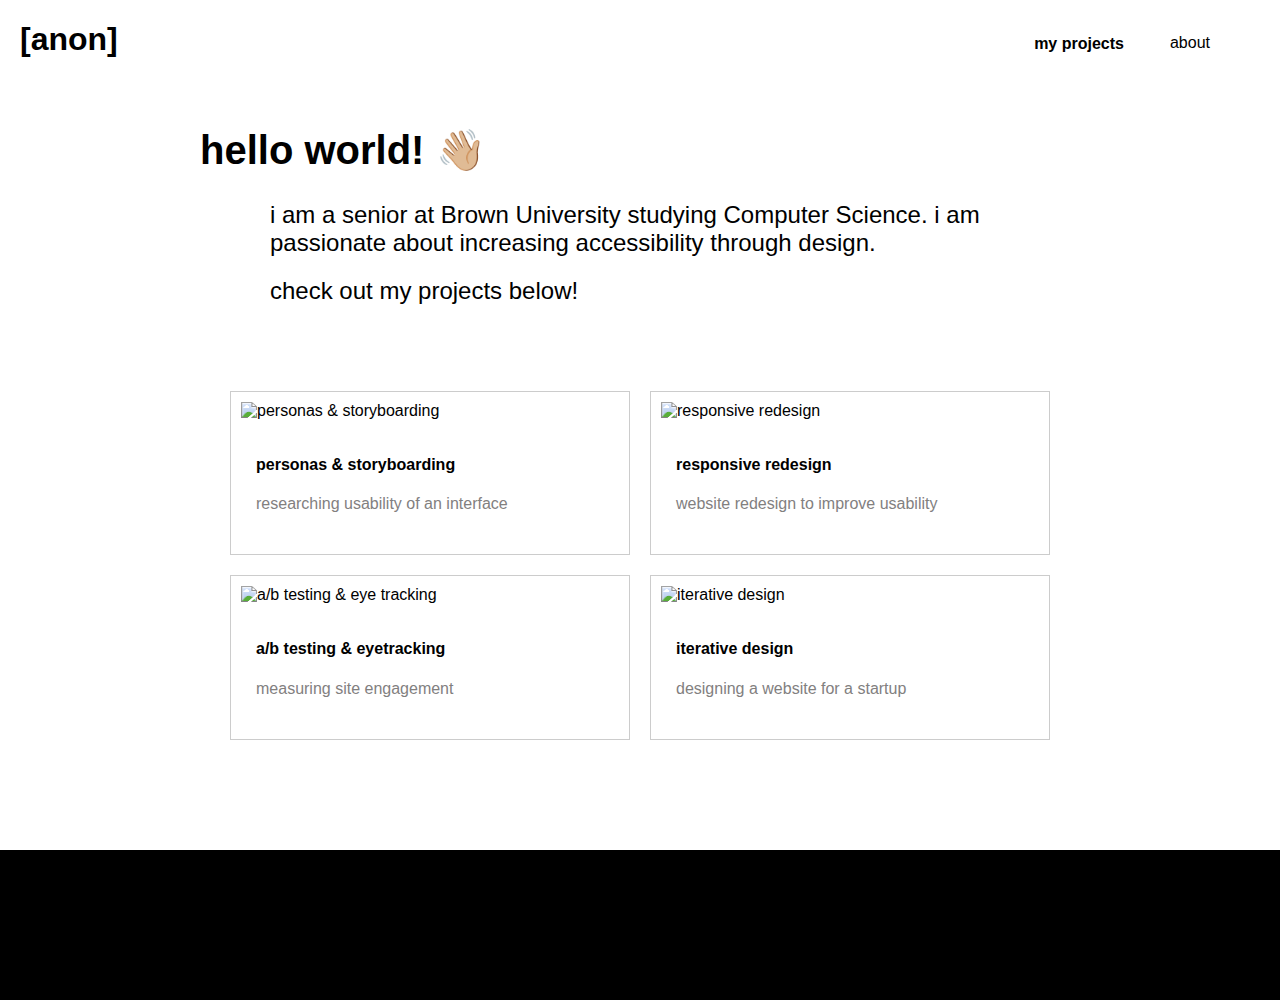
==== index.html @ df1eb6a3 "com" ====
<!doctype html>
<html>
<head>
    <title>UI/UX Portfolio</title>
    <link rel="stylesheet" href="index.css">
    <link rel="icon" type="image/x-icon" href="wombat.png">
    <meta name="description" content="my assignment write up">
</head>
    <body>
        <div class="navbar">
          <a href="about.html">about</a>
            <div class="dropdown">
                
                <button class="dropbtn"><b><a class = "home" href="index.html">my projects</a></b> 
                <i class="fa fa-caret-down"></i>
                </button>
                <div class="dropdown-content">
                  <div class="story">
                    <a href="personas.html">personas & storyboarding</a>
                  </div>
                  <div class="rr">
                    <a href="redesign.html">responsive redesign</a>
                  </div>
                  <div class="eye">
                    <a href="eyetracking.html">a/b testing & eye tracking</a>
                  </div>
                  <div class="it">
                    <a href="iterative.html">iterative design</a>
                  </div>
              
                </div>
            </div> 
            
            <a class="icon" style="float: left;"href="index.html"><b><h1>[anon]</h1></b></a>
          </div>   
        <div class="header">    
        <h1 class="h1"style="font-size: 40px;">hello world! 👋🏼</h1>
        <p class="intro" style="font-size:24px;margin:20px;">i am a senior at Brown University studying Computer Science. i am passionate about increasing accessibility through design. </p>
        <p class="intro" style="font-size:24px;margin:20px;">check out my projects below!</p>
        </div> 
        <br>
        <br>
        <div class="full-gal">
        <div class=gal1>
          <div class="responsive">
            <a style="text-decoration: none;color:black;"href="personas.html">
            <div class="gallery">
              
                <img src="storyboard.png" alt="personas & storyboarding" width="600" height="400">
              
              <div class="desc"><h4>personas & storyboarding</h4>
              <p>researching usability of an interface</p></div>
            </div>
          </a>
          </div>
          
          <div class="responsive">
            <a style="text-decoration: none;color:black;" href="redesign.html">
            <div class="gallery">
              
                <img src="redesignedit.png" alt="responsive redesign" width="600" height="400">
              <div class="desc"><h4>responsive redesign</h4>
                <p>website redesign to improve usability</p></div>
              </div>
            </a>
          </div>
        
        </div>
      
          
        <div class="gal2">
          <div class="responsive">
            <a style="text-decoration: none;color:black;" href="eyetracking.html">
            <div class="gallery">
              
                <img src="eyetrackingedit.png" alt="a/b testing & eye tracking" width="600" height="400">
              
              <div class="desc"><h4><a style="text-decoration:none;color: black;"href="eyetracking.html">a/b testing & eyetracking</a></h4>
                <p>measuring site engagement</p></div>
              </div>
            </a>
            </div>
          
          
          <div class="responsive">
            <a style="text-decoration: none;color:black;" href="iterative.html">
            <div class="gallery">
              
                <img src="iterativeedit.png" alt="iterative design" width="600" height="400">
              
              <div class="desc"><h4><a style="text-decoration:none;color: black;"href="iterative.html">iterative design</a></h4>
                <p>designing a website for a startup</p></div>
              </div>
            </a>
            </div>
          </div>
        </div>
      </div>
      <div class="footer">
      
      </div>
    </body>
</html>
---- index.css ----
body {
    font-family: Arial, Helvetica, sans-serif;
    margin:0;
  }
.header{
    padding:20px 50px;
    padding-top: 100px;
}
.icon{
      float:left;
      width:70px;
      padding: 14px 16px;
}
  
  .navbar {
    overflow: hidden;
    top:0;
    position:fixed;
    width:100%;
    background-color: white;
    margin-bottom: 0;
    padding-right:50px;

  }

  .navbar .icon{
      float: left;
      padding-top: 0;
      margin-top: 0;
  }
  
  .navbar .icon:hover{
      background-color:transparent;
      color:black;
  }

  .navbar a {
    float: right;
    display:block;
    font-size: 16px;
    text-align: center;
    padding: 14px 20px;
    color:black;
    text-decoration: none;
    margin-top:20px;
    margin-bottom: 0;
  }
  
  .dropdown {
    float: right;
    overflow: hidden;
  }

  
  .dropdown .dropbtn {
    font-size: 16px;  
    border: none;
    outline: none;
    color: black;
    background-color: inherit;
    font-family: inherit;
    margin: 0;
  }

  .dropdown-content .story a:hover{
      background-color: #652c94;
      color:white;
  }
  
  .dropdown-content .rr a:hover{
    background-color: #1D725B;
    color:white;
}
.dropdown-content .eye a:hover{
    background-color: #0e3887;
    color:white;
}
.dropdown-content .it a:hover{
    background-color: #ab4100;
    color:white;
}
  .navbar a:hover{
    background-color: black;
    color:white;
  }
  
  .dropdown-content {
    display: none;
    position: fixed;
    background-color: #f9f9f9;
    min-width: 160px;
    box-shadow: 0px 8px 16px 0px rgba(0,0,0,0.2);
    z-index: 1;
    margin:0;
  }
  
  .dropdown-content a {
    float: none;
    color: black;
    padding: 12px 10px;
    text-decoration: none;
    display: block;
    text-align: left;
    margin-top: 0;
  }
  
  .dropdown-content a:hover {
    background-color: #ddd;
  }
  
  .dropdown:hover .dropdown-content {
    display: block;
  }


div.gallery {
    padding:10px;
    border: 1px solid #ccc;
    width: 100%;
  }
  
  div.gallery:hover {
    border: 1px solid #777;
    opacity: 50%;
  }
  
  div.gallery img {
    width: 100%;
    height: auto;
  }
  
  div.desc {
    padding: 15px;
    text-align: left;
  }

  .desc p{
      color:#82807f;
  }
  
  * {
    box-sizing: border-box;
  }
  
  .responsive {
    padding: 10px;
    float: left;
    width: 50%;
  }
  
  @media only screen and (max-width: 1200px) {
    .responsive {
      width: 49.99999%;
      margin: 6px 0;
    }
  }
  
  @media only screen and (max-width: 800px) {
    .responsive {
      width: 100%;
    }
  }
  
  .clearfix:after {
    content: "";
    display: table;
    clear: both;
  }
  .full-gal{
      display: flex;
      flex-direction: column;
      padding-right: 20px;
      padding-left: 20px;
      margin-left:3%;
      margin-right:3%;
  }
  @media only screen and (min-width: 1200px) {
    .full-gal{
        margin-left:200px;
        margin-right:200px;
    }
    .h1{
        margin-left:150px;
    }
    .header p{
        padding-left:200px;
        padding-right:200px;
    }
  }
  .gal1{
      display: flex;
      justify-content: center;
  }
  .gal2{
    display: flex;
    justify-content: center;
}
.footer{
  margin-left:0;
  margin-right:0;
  margin-top:100px;
  width:100%;
  height:150px;
  background-color: black;

}
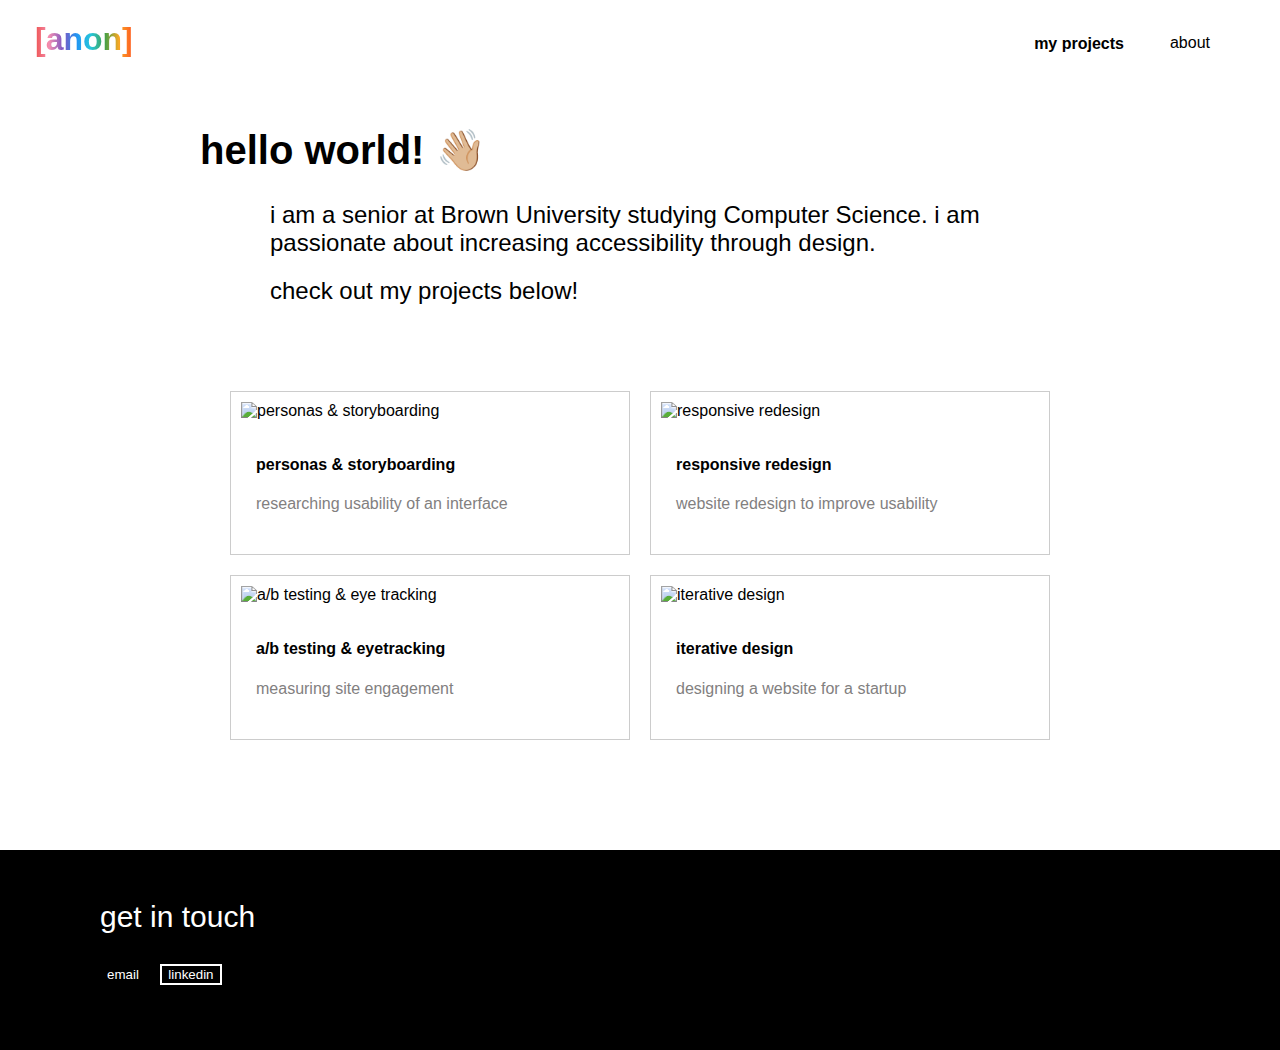
==== commit 450e44e8: "m" ====
--- a/index.html
+++ b/index.html
@@ -31,7 +31,7 @@
                 </div>
             </div> 
             
-            <a class="icon" style="float: left;"href="index.html"><b><h1>[anon]</h1></b></a>
+            <a class="icon" style="float: left;"href="index.html"><b><h1><span class="multicolortext">[anon]</span></h1></b></a>
           </div>   
         <div class="header">    
         <h1 class="h1"style="font-size: 40px;">hello world! 👋🏼</h1>
@@ -97,7 +97,10 @@
         </div>
       </div>
       <div class="footer">
-      
+        <p>get in touch</p>
+    
+        <button class="butt"><a href="#email">email</a></button>
+        <button class="butt2"><a href="#linkedin">linkedin</a></button>
       </div>
     </body>
 </html>--- a/index.css
+++ b/index.css
@@ -10,8 +10,8 @@
       float:left;
       width:70px;
       padding: 14px 16px;
-}
-  
+      
+}
   .navbar {
     overflow: hidden;
     top:0;
@@ -22,11 +22,19 @@
     padding-right:50px;
 
   }
+  .multicolortext{
+    background: linear-gradient(to right, #ef5350, #f48fb1, #7e57c2, #2196f3, #26c6da, #43a047, #f9a825, #ff5722);
+    -webkit-background-clip: text;
+    -moz-background-clip: text;
+    background-clip: text;
+    color: transparent;
+  }
 
   .navbar .icon{
       float: left;
       padding-top: 0;
       margin-top: 0;
+      margin-left:15px;
   }
   
   .navbar .icon:hover{
@@ -200,8 +208,94 @@
   margin-right:0;
   margin-top:100px;
   width:100%;
-  height:150px;
+  height:200px;
   background-color: black;
 
 }
-
+.p{
+  margin-left: 15%;
+  margin-right: 15%;
+  font-size:18px;
+}
+h2{
+  margin-left: 20px;
+  margin-right: 100px;
+
+  font-size:40px;
+}
+
+.top{
+  display: flex;
+  justify-content: flex-start;
+  margin-left: 10%;
+}
+
+.skills{
+  display: flex;
+  justify-content: center;
+  margin-left: 10%;
+  margin-right: 10%;
+  margin-top: 60px;
+}
+.list{
+  border-style: solid;
+  margin-left:80px;
+  margin-right:80px;
+  padding-right:60px;
+  padding-left: 20px;
+  padding-top: 20px;
+  padding-bottom: 20px;
+  width:50%;
+  background: linear-gradient(white, white) padding-box,
+  linear-gradient(to right, #cc7675, #e294ae, #af96da, #93bde0, #8ed4dd, #a2dfa5, #dfc6a0, #e6a490);
+  border: 4px solid transparent;
+}
+
+li{
+  padding:10px;
+}
+
+.footer p {
+  color:white;
+  font-size: 30px;
+  margin-left: 100px;
+  padding-top: 50px;
+}
+.butt{
+  background-color:black;
+  margin-left: 100px;
+  text-decoration: none;
+  padding:5 10px;
+  border-color: white;
+  border-style: solid;
+  border:1px solid;
+
+}
+.butt:hover, .butt2:hover{
+  background: linear-gradient(black, black) padding-box,
+  linear-gradient(to right, #cc7675, #e294ae, #af96da, #93bde0, #8ed4dd, #a2dfa5, #dfc6a0, #e6a490);
+  border: 1px solid transparent;
+
+}
+.footer a{
+  color:white;
+  text-decoration: none;
+}
+.footer a:hover{
+  background: linear-gradient(to right, #ef5350, #f48fb1, #7e57c2, #2196f3, #26c6da, #43a047, #f9a825, #ff5722);
+    -webkit-background-clip: text;
+    -moz-background-clip: text;
+    background-clip: text;
+    color: transparent;
+    
+
+}
+.butt2{
+  background-color:black;
+  margin-left: 10px;
+  text-decoration: none;
+  padding:5 10px;
+  border-color: white;
+  border-style: solid;
+
+}
